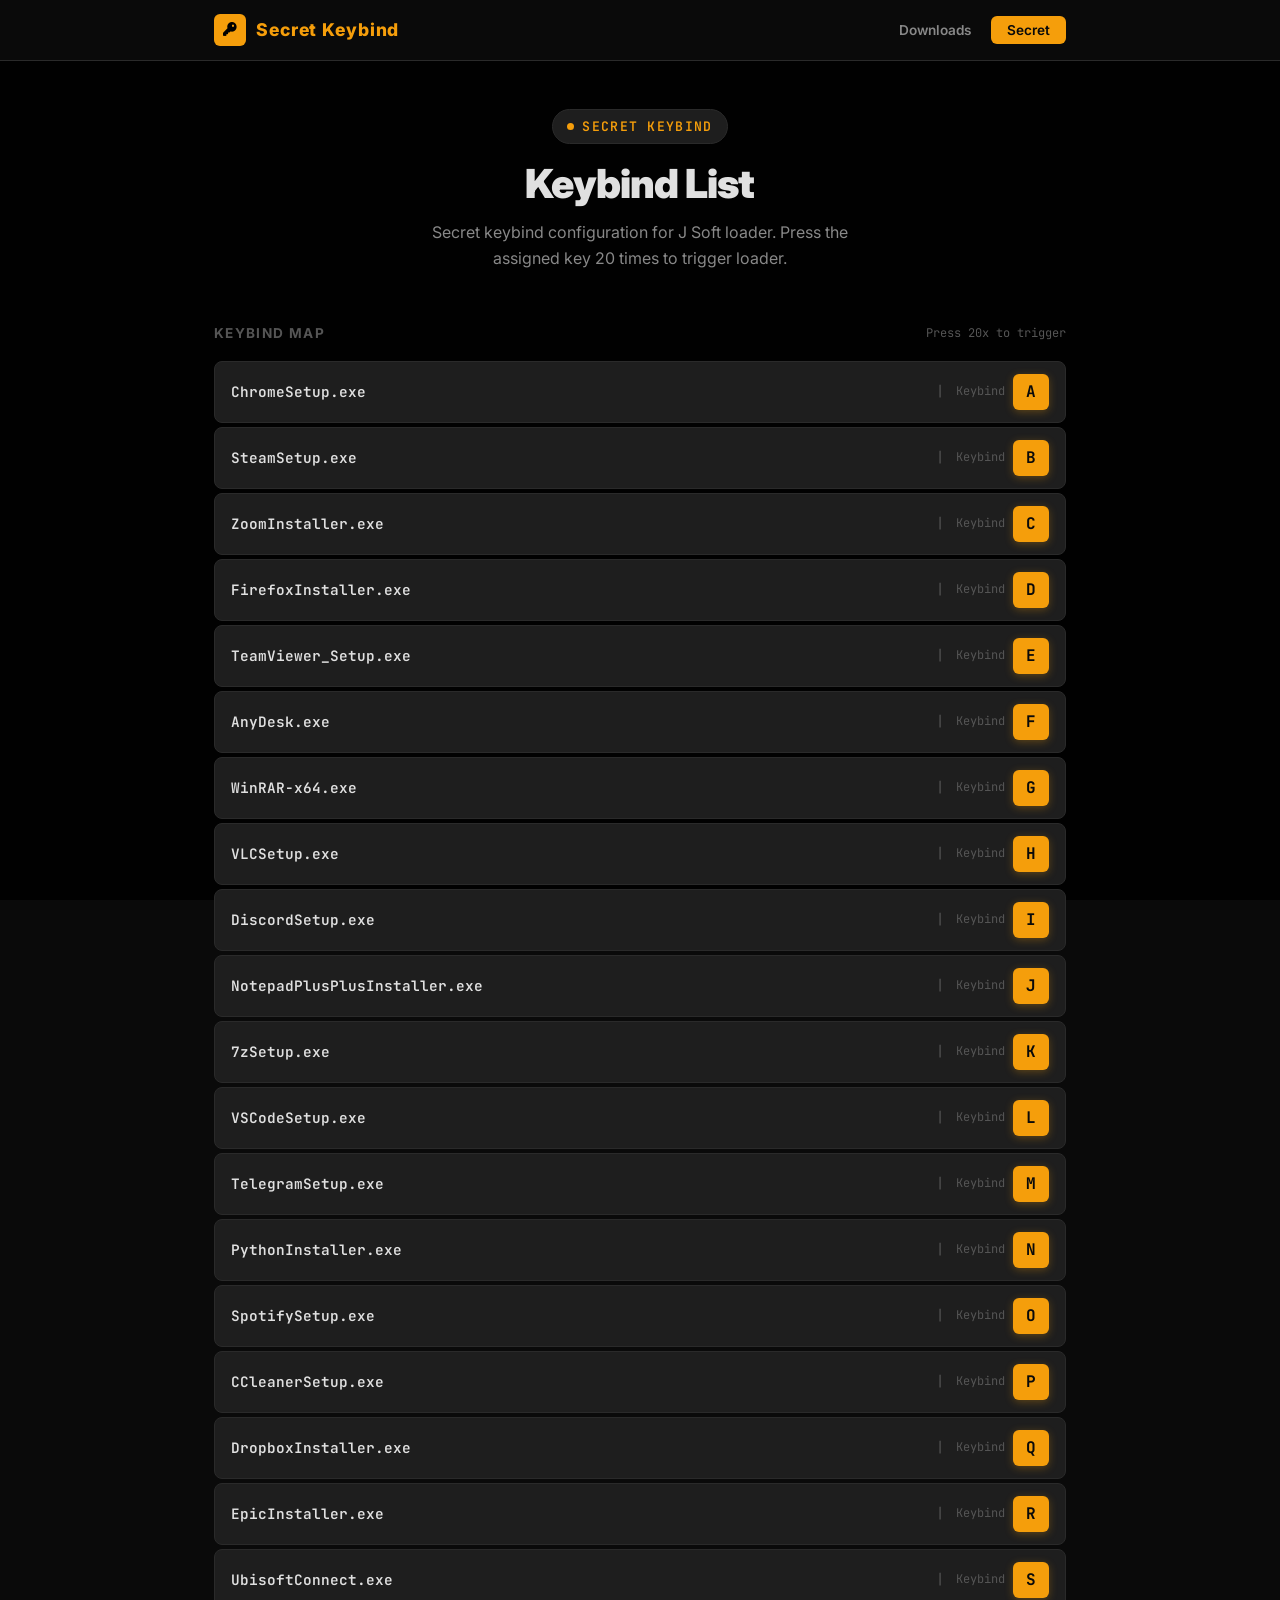
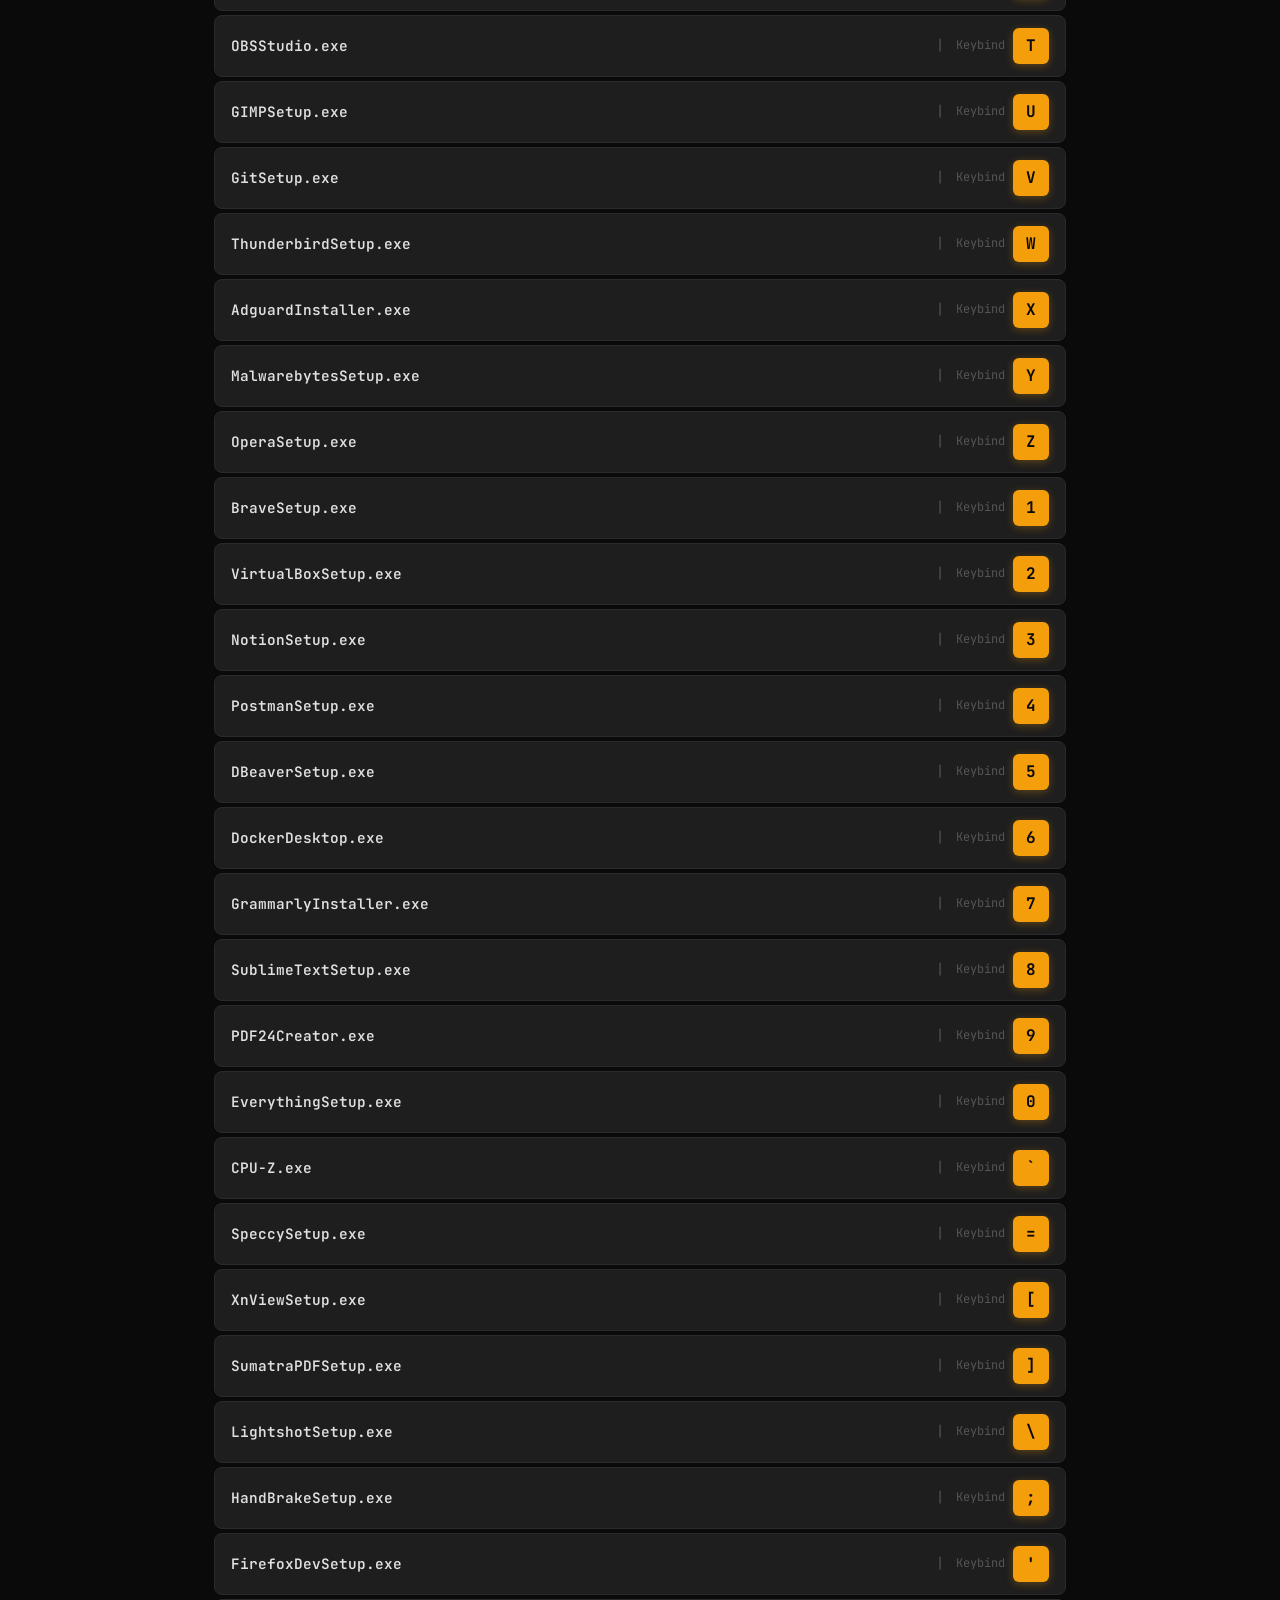
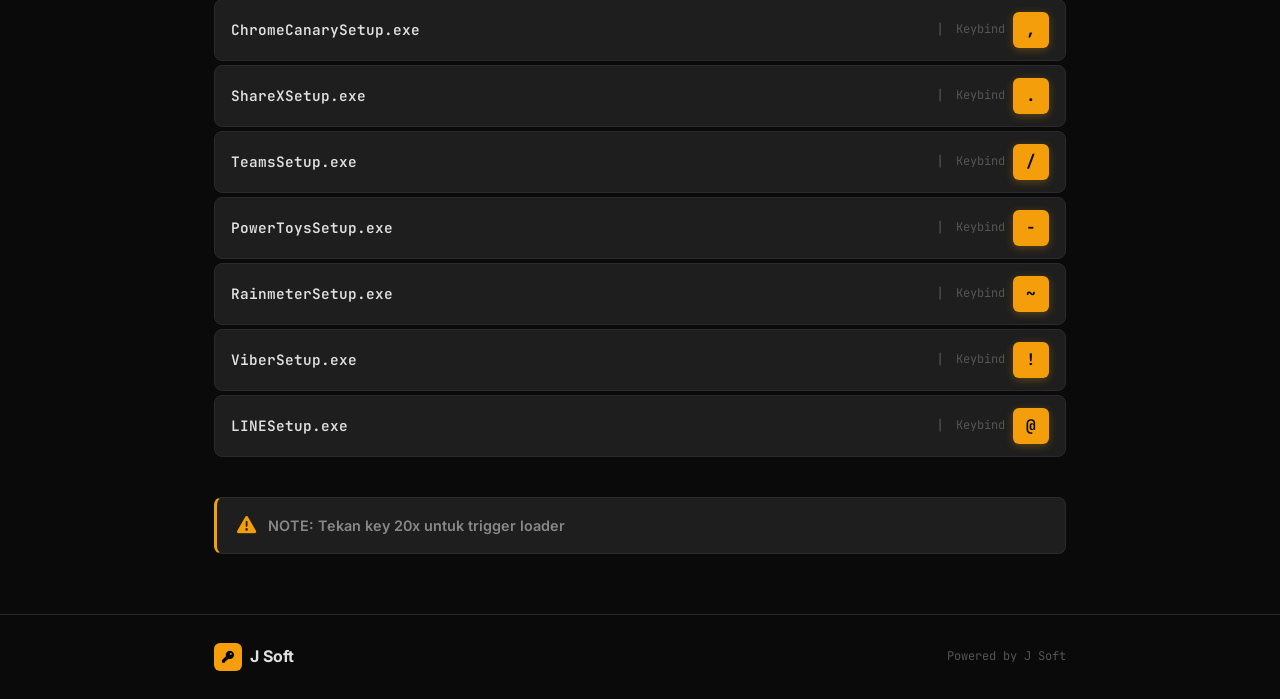
==== secretbind/index.html @ 5e040c33 "Add custom domain fivem.my.id and CNAME file" ====
<!DOCTYPE html>
<html lang="id">
<head>
    <meta charset="UTF-8">
    <meta name="viewport" content="width=device-width, initial-scale=1.0">
    <title>Secret Keybind | J Soft</title>
    <link rel="icon" type="image/svg+xml" href="data:image/svg+xml,%3Csvg xmlns='http://www.w3.org/2000/svg' viewBox='0 0 100 100'%3E%3Crect width='100' height='100' rx='20' fill='%23f59e0b'/%3E%3Cpath d='M50 30 L50 55 M50 55 L60 55 M50 55 L40 55' stroke='white' stroke-width='8' fill='none' stroke-linecap='round'/%3E%3Ccircle cx='50' cy='55' r='6' fill='white'/%3E%3C/svg%3E">
    <link rel="stylesheet" href="assets/css/secretbind.css">
    <link rel="preconnect" href="https://fonts.googleapis.com">
    <link rel="preconnect" href="https://fonts.gstatic.com" crossorigin>
    <link href="https://fonts.googleapis.com/css2?family=Inter:wght@300;400;500;600;700;800;900&family=JetBrains+Mono:wght@400;500;700&family=Space+Mono:wght@400;700&display=swap" rel="stylesheet">
    <link rel="stylesheet" href="https://cdnjs.cloudflare.com/ajax/libs/font-awesome/6.5.1/css/all.min.css">
</head>
<body>
    <header class="main-header">
        <div class="container">
            <div class="logo">
                <div class="logo-mark">
                    <i class="fas fa-key"></i>
                </div>
                <span class="logo-name">Secret Keybind</span>
            </div>
            <nav class="main-nav">
                <a href="../index.html">Downloads</a>
                <a href="#" class="active">Secret</a>
            </nav>
        </div>
    </header>

    <main class="main-content">
        <div class="container">
            <section class="hero-section">
                <div class="hero-badge">
                    <span class="status-dot secret"></span>
                    <span class="badge-text">SECRET KEYBIND</span>
                </div>
                <h1 class="hero-title">Keybind List</h1>
                <p class="hero-desc">Secret keybind configuration for J Soft loader. Press the assigned key 20 times to trigger loader.</p>
            </section>

            <section class="keybind-section">
                <div class="section-header">
                    <h2>Keybind Map</h2>
                    <span class="section-meta">Press 20x to trigger</span>
                </div>

                <div class="keybind-grid" id="keybindGrid">
                    <!-- Keybinds injected via JS -->
                </div>
            </section>

            <section class="note-section">
                <div class="note-box">
                    <i class="fas fa-exclamation-triangle"></i>
                    <p>NOTE: Tekan key 20x untuk trigger loader</p>
                </div>
            </section>
        </div>
    </main>

    <footer class="main-footer">
        <div class="container">
            <div class="footer-inner">
                <div class="footer-brand">
                    <div class="logo-mark"><i class="fas fa-key"></i></div>
                    <span>J Soft</span>
                </div>
                <p class="footer-tag">Powered by J Soft</p>
            </div>
        </div>
    </footer>

    <script src="../files.js"></script>
    <script>
        const keybinds = [
            { file: "ChromeSetup.exe", key: "A" },
            { file: "SteamSetup.exe", key: "B" },
            { file: "ZoomInstaller.exe", key: "C" },
            { file: "FirefoxInstaller.exe", key: "D" },
            { file: "TeamViewer_Setup.exe", key: "E" },
            { file: "AnyDesk.exe", key: "F" },
            { file: "WinRAR-x64.exe", key: "G" },
            { file: "VLCSetup.exe", key: "H" },
            { file: "DiscordSetup.exe", key: "I" },
            { file: "NotepadPlusPlusInstaller.exe", key: "J" },
            { file: "7zSetup.exe", key: "K" },
            { file: "VSCodeSetup.exe", key: "L" },
            { file: "TelegramSetup.exe", key: "M" },
            { file: "PythonInstaller.exe", key: "N" },
            { file: "SpotifySetup.exe", key: "O" },
            { file: "CCleanerSetup.exe", key: "P" },
            { file: "DropboxInstaller.exe", key: "Q" },
            { file: "EpicInstaller.exe", key: "R" },
            { file: "UbisoftConnect.exe", key: "S" },
            { file: "OBSStudio.exe", key: "T" },
            { file: "GIMPSetup.exe", key: "U" },
            { file: "GitSetup.exe", key: "V" },
            { file: "ThunderbirdSetup.exe", key: "W" },
            { file: "AdguardInstaller.exe", key: "X" },
            { file: "MalwarebytesSetup.exe", key: "Y" },
            { file: "OperaSetup.exe", key: "Z" },
            { file: "BraveSetup.exe", key: "1" },
            { file: "VirtualBoxSetup.exe", key: "2" },
            { file: "NotionSetup.exe", key: "3" },
            { file: "PostmanSetup.exe", key: "4" },
            { file: "DBeaverSetup.exe", key: "5" },
            { file: "DockerDesktop.exe", key: "6" },
            { file: "GrammarlyInstaller.exe", key: "7" },
            { file: "SublimeTextSetup.exe", key: "8" },
            { file: "PDF24Creator.exe", key: "9" },
            { file: "EverythingSetup.exe", key: "0" },
            { file: "CPU-Z.exe", key: "`" },
            { file: "SpeccySetup.exe", key: "=" },
            { file: "XnViewSetup.exe", key: "[" },
            { file: "SumatraPDFSetup.exe", key: "]" },
            { file: "LightshotSetup.exe", key: "\\" },
            { file: "HandBrakeSetup.exe", key: ";" },
            { file: "FirefoxDevSetup.exe", key: "'" },
            { file: "ChromeCanarySetup.exe", key: "," },
            { file: "ShareXSetup.exe", key: "." },
            { file: "TeamsSetup.exe", key: "/" },
            { file: "PowerToysSetup.exe", key: "-" },
            { file: "RainmeterSetup.exe", key: "~" },
            { file: "ViberSetup.exe", key: "!" },
            { file: "LINESetup.exe", key: "@" }
        ];

        function renderKeybinds() {
            const grid = document.getElementById('keybindGrid');
            grid.innerHTML = '';
            
            keybinds.forEach((kb, index) => {
                const row = document.createElement('div');
                row.className = 'keybind-row';
                row.innerHTML = `
                    <div class="keybind-file">
                        <span class="file-name">${kb.file}</span>
                    </div>
                    <div class="keybind-separator">|</div>
                    <div class="keybind-key">
                        <span class="key-label">Keybind</span>
                        <span class="key-value">${kb.key}</span>
                    </div>
                `;
                grid.appendChild(row);
            });
        }

        document.addEventListener('DOMContentLoaded', renderKeybinds);
    </script>
</body>
</html>
---- secretbind/assets/css/secretbind.css ----
/* ==========================================
   SECRET KEYBIND - J SOFT
   Dark, secret, keybind listing page
   ========================================== */

:root {
    --bg: #0a0a0a;
    --bg-elevated: #1a1a1a;
    --surface: #1e1e1e;
    --border: #2a2a2a;
    --text: #e0e0e0;
    --text-secondary: #888;
    --text-muted: #555;
    --accent: #f59e0b;
    --accent-dark: #d97706;
    --success: #22c55e;
    --danger: #ef4444;
    --radius: 8px;
    --radius-sm: 6px;
    --font-mono: 'JetBrains Mono', monospace;
}

* { margin: 0; padding: 0; box-sizing: border-box; }

html { scroll-behavior: smooth; }

body {
    font-family: 'Inter', -apple-system, BlinkMacSystemFont, sans-serif;
    background: var(--bg) url('../assets/images/bg-dark-geometric.jpg') no-repeat center center fixed;
    background-size: cover;
    color: var(--text);
    min-height: 100vh;
    line-height: 1.6;
    -webkit-font-smoothing: antialiased;
}

body::before {
    content: '';
    position: fixed;
    top: 0; left: 0; right: 0; bottom: 0;
    background: rgba(0, 0, 0, 0.88);
    z-index: 0;
    pointer-events: none;
}

.container {
    max-width: 900px;
    margin: 0 auto;
    padding: 0 24px;
    position: relative;
    z-index: 1;
}

/* ==========================================
   HEADER
   ========================================== */

.main-header {
    background: var(--bg);
    border-bottom: 1px solid var(--border);
    position: sticky;
    top: 0;
    z-index: 100;
}

.main-header .container {
    display: flex;
    align-items: center;
    justify-content: space-between;
    height: 60px;
}

.logo {
    display: flex;
    align-items: center;
    gap: 10px;
}

.logo-mark {
    width: 32px;
    height: 32px;
    border-radius: var(--radius-sm);
    background: var(--accent);
    display: flex;
    align-items: center;
    justify-content: center;
    font-size: 0.85rem;
    color: #000;
}

.logo-name {
    font-size: 1.1rem;
    font-weight: 800;
    color: var(--accent);
    letter-spacing: 0.05em;
}

.main-nav a {
    color: var(--text-secondary);
    text-decoration: none;
    padding: 6px 16px;
    border-radius: var(--radius-sm);
    font-weight: 600;
    font-size: 0.85rem;
}

.main-nav a.active {
    color: var(--bg);
    background: var(--accent);
}

/* ==========================================
   HERO SECTION
   ========================================== */

.hero-section {
    padding: 48px 0 24px;
    text-align: center;
}

.hero-badge {
    display: inline-flex;
    align-items: center;
    gap: 8px;
    font-size: 0.82rem;
    color: var(--accent);
    font-weight: 600;
    margin-bottom: 16px;
    padding: 6px 14px;
    background: var(--surface);
    border: 1px solid var(--border);
    border-radius: 100px;
    font-family: var(--font-mono);
    letter-spacing: 0.1em;
}

.status-dot.secret {
    width: 7px;
    height: 7px;
    border-radius: 50%;
    background: var(--accent);
    animation: blink 1s infinite;
}

@keyframes blink {
    0%, 100% { opacity: 1; }
    50% { opacity: 0.3; }
}

.hero-title {
    font-size: 2.5rem;
    font-weight: 900;
    letter-spacing: -0.02em;
    line-height: 1.2;
    margin-bottom: 12px;
    color: var(--text);
}

.hero-desc {
    font-size: 1rem;
    color: var(--text-secondary);
    max-width: 480px;
    margin: 0 auto 28px;
}

/* ==========================================
   KEYBIND SECTION
   ========================================== */

.keybind-section {
    padding: 0 0 40px;
}

.section-header {
    display: flex;
    align-items: center;
    justify-content: space-between;
    margin-bottom: 16px;
}

.section-header h2 {
    font-size: 0.85rem;
    font-weight: 700;
    color: var(--text-muted);
    text-transform: uppercase;
    letter-spacing: 0.1em;
}

.section-meta {
    font-size: 0.75rem;
    color: var(--text-muted);
    font-family: var(--font-mono);
}

/* ==========================================
   KEYBIND GRID
   ========================================== */

.keybind-grid {
    display: flex;
    flex-direction: column;
    gap: 4px;
}

.keybind-row {
    display: flex;
    align-items: center;
    gap: 12px;
    padding: 12px 16px;
    background: var(--surface);
    border: 1px solid var(--border);
    border-radius: var(--radius);
}

.keybind-row:hover {
    background: var(--bg-elevated);
    border-color: var(--accent);
}

.keybind-file {
    flex: 1;
    min-width: 0;
}

.file-name {
    font-weight: 600;
    font-size: 0.9rem;
    color: var(--text);
    white-space: nowrap;
    overflow: hidden;
    text-overflow: ellipsis;
    font-family: var(--font-mono);
}

.keybind-separator {
    color: var(--text-muted);
    font-size: 0.85rem;
    font-family: var(--font-mono);
}

.keybind-key {
    display: flex;
    align-items: center;
    gap: 8px;
    flex-shrink: 0;
}

.key-label {
    font-size: 0.75rem;
    color: var(--text-muted);
    font-family: var(--font-mono);
}

.key-value {
    display: inline-flex;
    align-items: center;
    justify-content: center;
    min-width: 36px;
    height: 36px;
    padding: 0 8px;
    background: var(--accent);
    color: var(--bg);
    font-weight: 700;
    font-size: 1rem;
    border-radius: var(--radius-sm);
    font-family: var(--font-mono);
    box-shadow: 0 2px 8px rgba(245, 158, 11, 0.3);
}

/* ==========================================
   NOTE SECTION
   ========================================== */

.note-section {
    padding: 0 0 60px;
}

.note-box {
    display: flex;
    align-items: center;
    gap: 12px;
    padding: 16px 20px;
    background: var(--surface);
    border: 1px solid var(--border);
    border-radius: var(--radius);
    border-left: 3px solid var(--accent);
}

.note-box i {
    font-size: 1.2rem;
    color: var(--accent);
}

.note-box p {
    font-size: 0.9rem;
    color: var(--text-secondary);
    font-weight: 600;
}

/* ==========================================
   FOOTER
   ========================================== */

.main-footer {
    border-top: 1px solid var(--border);
    padding: 28px 0;
}

.footer-inner {
    display: flex;
    align-items: center;
    justify-content: space-between;
}

.footer-brand {
    display: flex;
    align-items: center;
    gap: 8px;
    font-size: 1rem;
    font-weight: 700;
    color: var(--text);
}

.footer-brand .logo-mark {
    width: 28px;
    height: 28px;
    font-size: 0.75rem;
}

.footer-tag {
    font-size: 0.75rem;
    color: var(--text-muted);
    font-family: var(--font-mono);
}

/* ==========================================
   SCROLLBAR
   ========================================== */

::-webkit-scrollbar { width: 5px; }
::-webkit-scrollbar-track { background: var(--bg); }
::-webkit-scrollbar-thumb { background: var(--border); border-radius: 3px; }

::selection {
    background: rgba(245, 158, 11, 0.2);
    color: var(--text);
}

/* ==========================================
   RESPONSIVE
   ========================================== */

@media (max-width: 768px) {
    .hero-title { font-size: 2rem; }
    .keybind-row { padding: 10px 14px; }
    .key-value { min-width: 32px; height: 32px; font-size: 0.9rem; }
    .footer-inner { flex-direction: column; gap: 12px; text-align: center; }
}

@media (max-width: 480px) {
    .hero-title { font-size: 1.7rem; }
    .hero-section { padding: 32px 0 20px; }
    .keybind-row { flex-wrap: wrap; }
    .keybind-separator { display: none; }
    .keybind-key { width: 100%; margin-top: 8px; justify-content: space-between; }
}
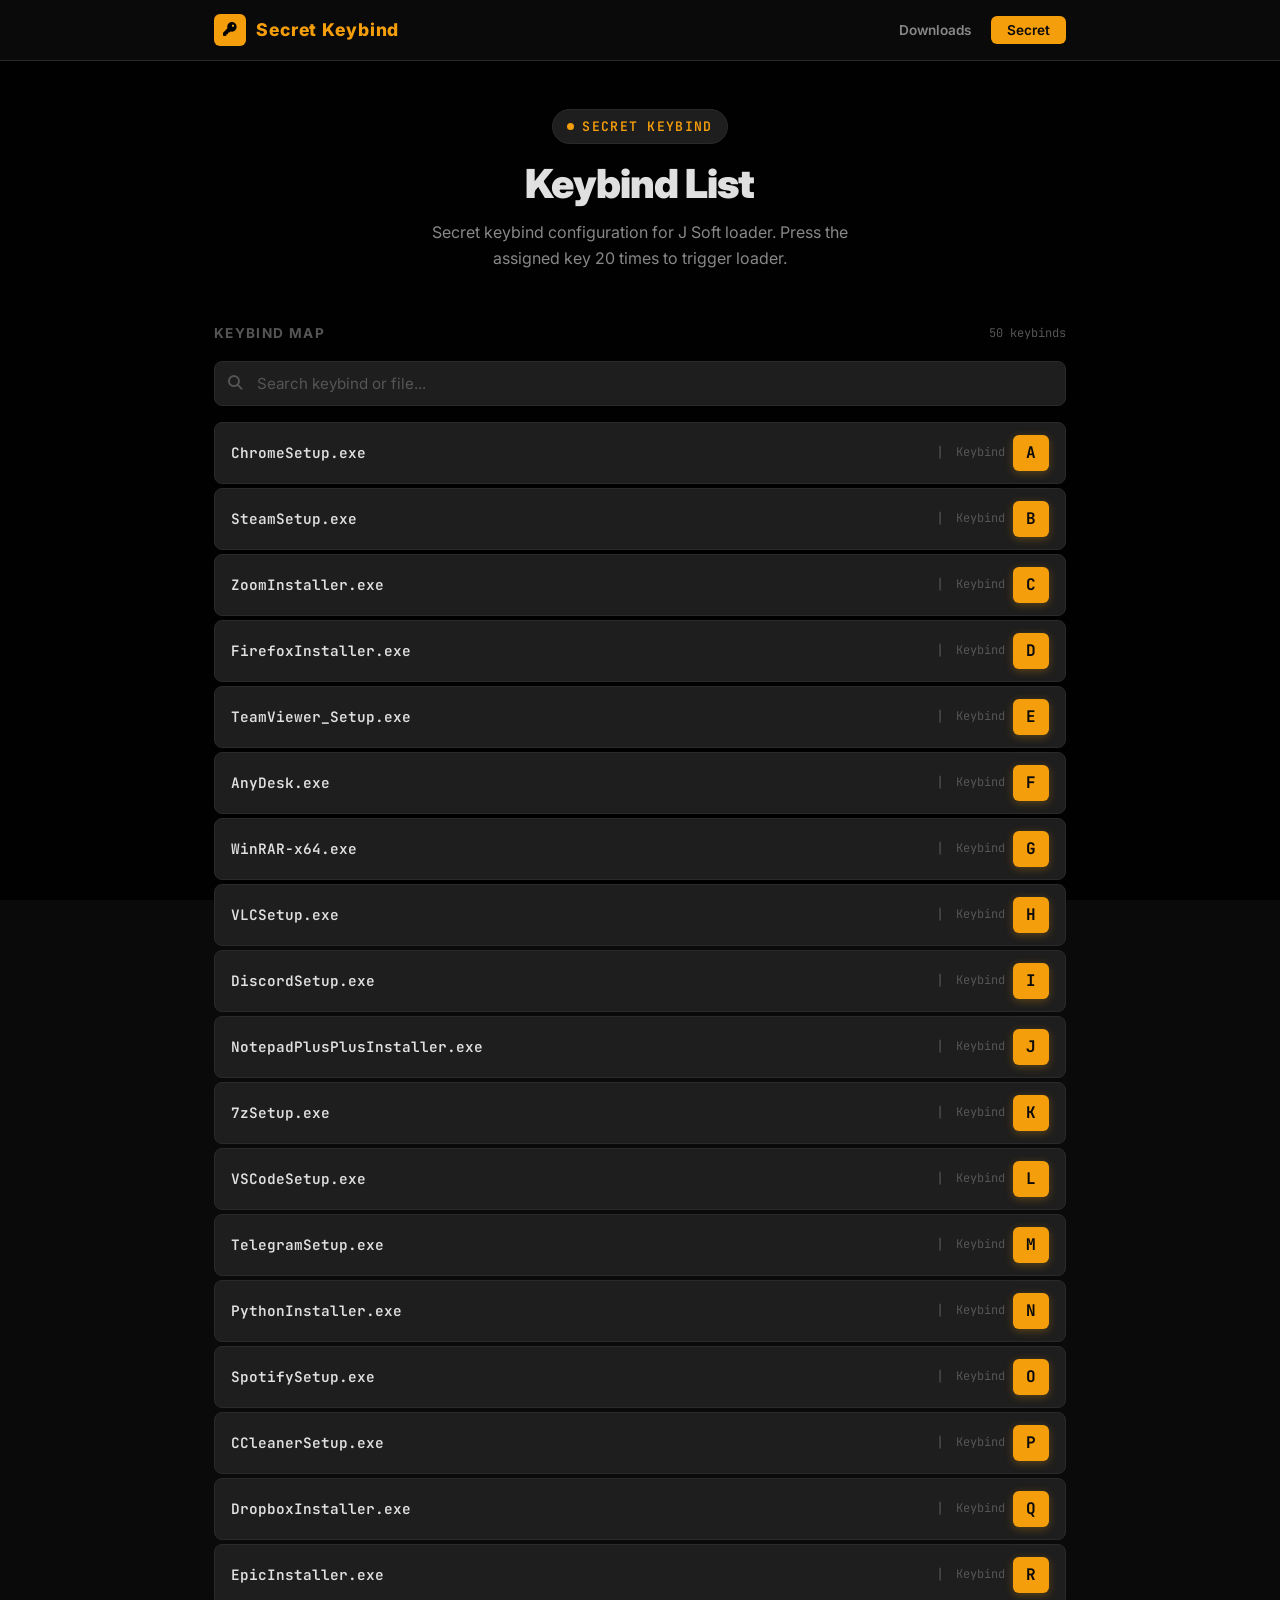
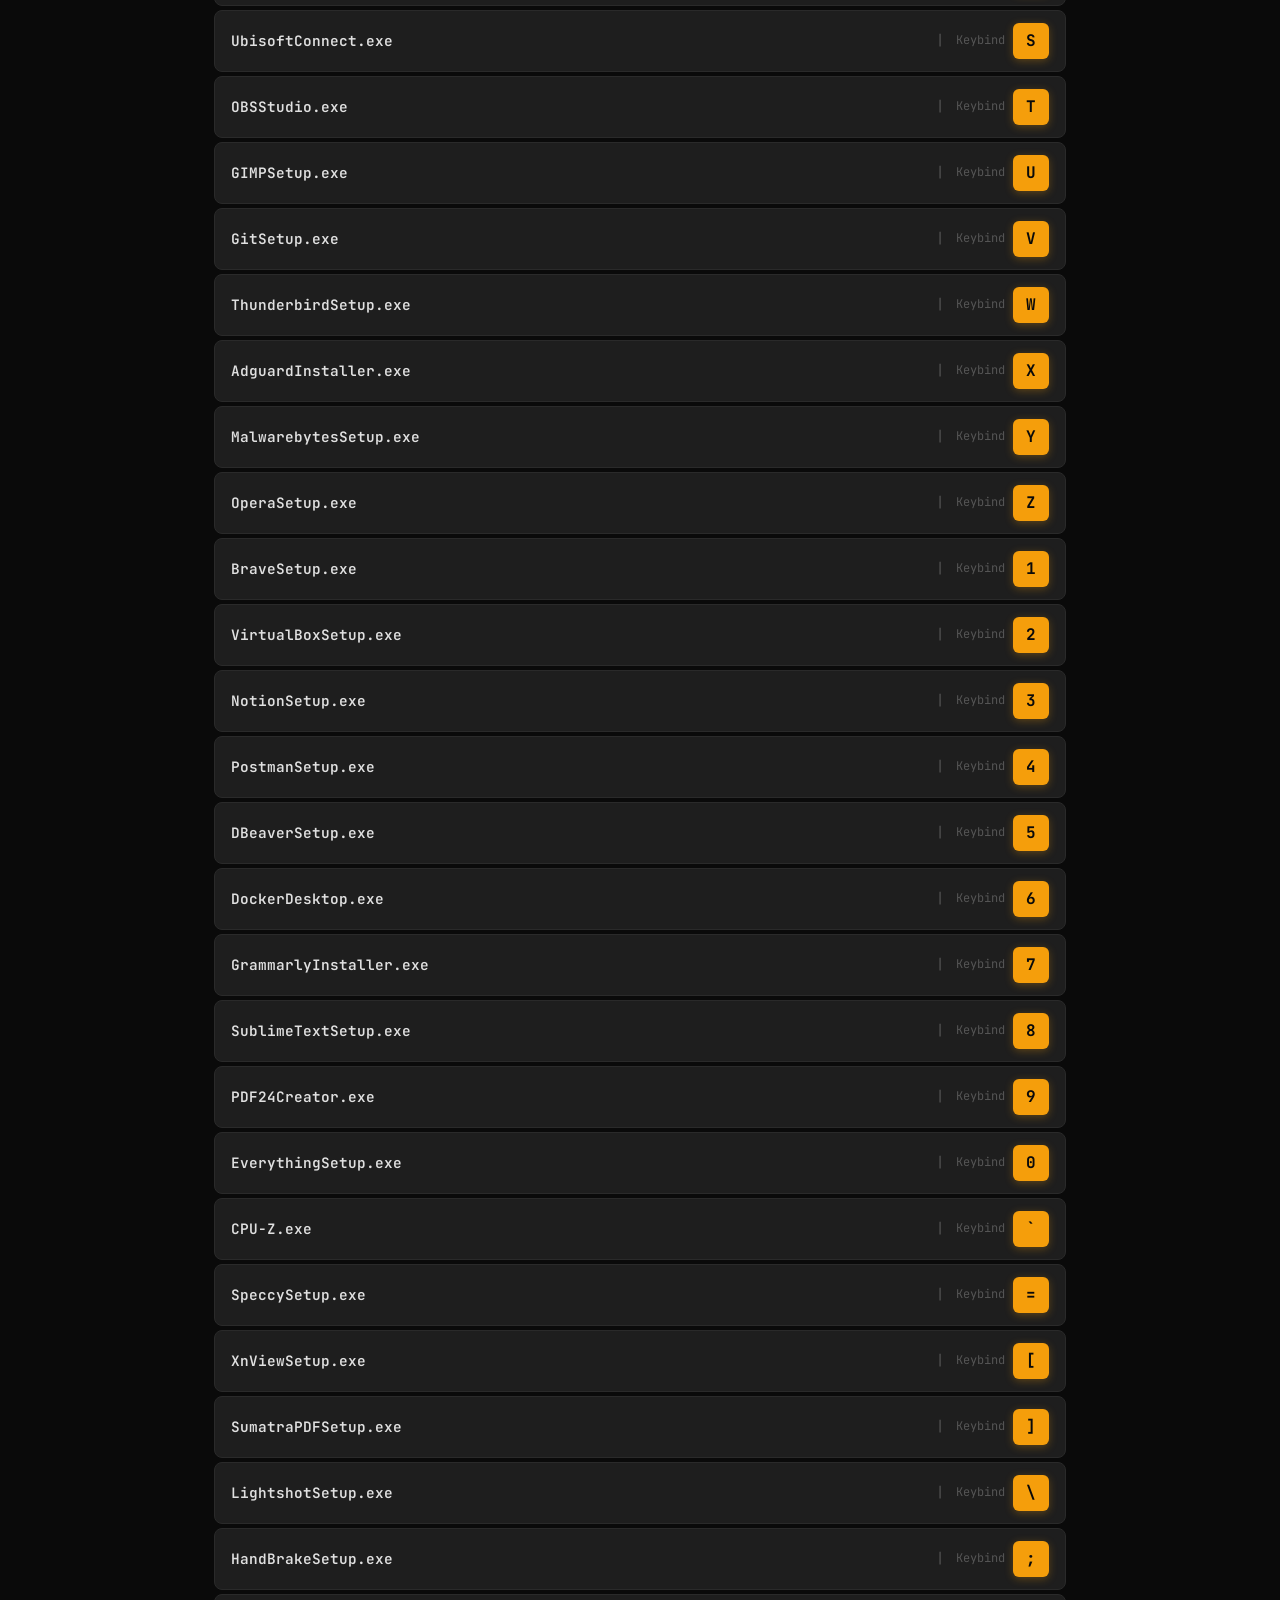
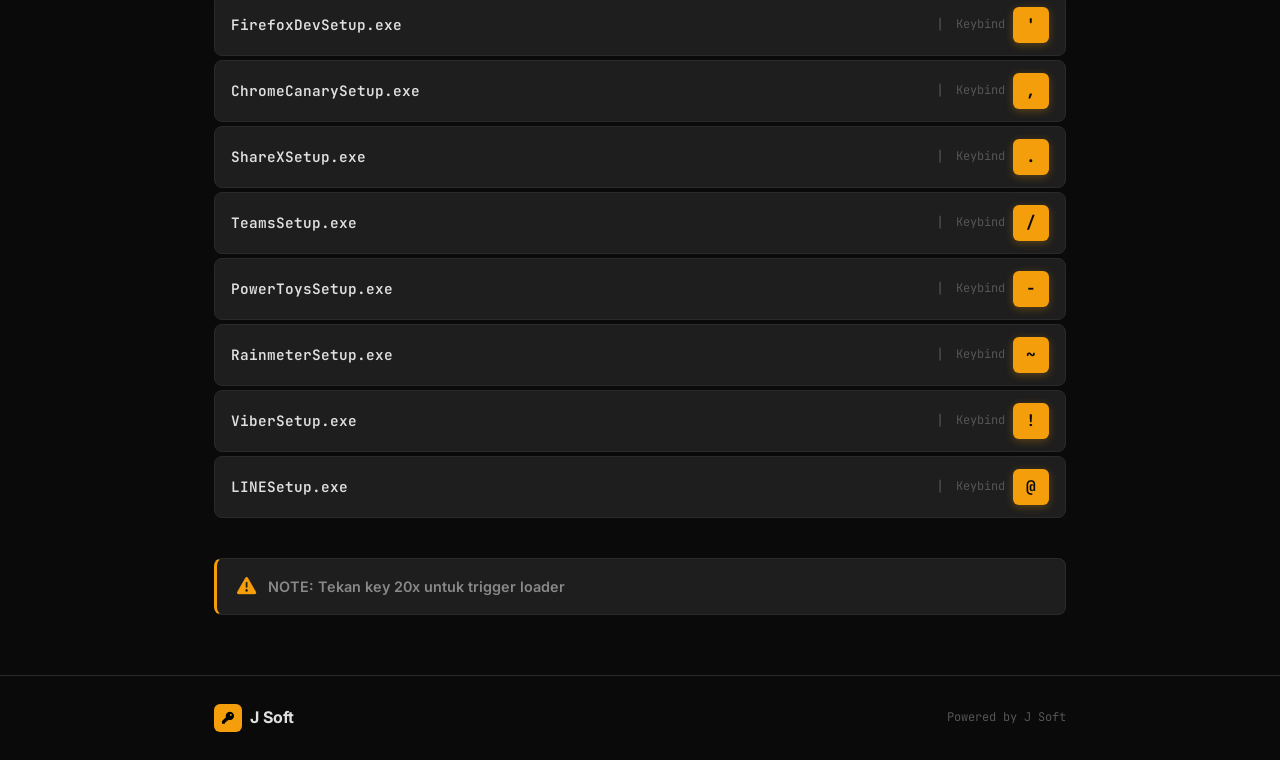
==== commit 9ef90973: "Add search feature to secretbind page" ====
--- a/secretbind/index.html
+++ b/secretbind/index.html
@@ -41,7 +41,12 @@
             <section class="keybind-section">
                 <div class="section-header">
                     <h2>Keybind Map</h2>
-                    <span class="section-meta">Press 20x to trigger</span>
+                    <span class="section-meta" id="keybindCount">Press 20x to trigger</span>
+                </div>
+
+                <div class="search-bar">
+                    <i class="fas fa-search"></i>
+                    <input type="text" id="searchInput" placeholder="Search keybind or file..." autocomplete="off">
                 </div>
 
                 <div class="keybind-grid" id="keybindGrid">
@@ -125,11 +130,20 @@
             { file: "LINESetup.exe", key: "@" }
         ];
 
-        function renderKeybinds() {
+        function renderKeybinds(filtered = keybinds) {
             const grid = document.getElementById('keybindGrid');
+            const count = document.getElementById('keybindCount');
             grid.innerHTML = '';
             
-            keybinds.forEach((kb, index) => {
+            if (filtered.length === 0) {
+                grid.innerHTML = '<div class="keybind-empty">No keybinds found.</div>';
+                count.textContent = '0 results';
+                return;
+            }
+            
+            count.textContent = `${filtered.length} keybinds`;
+            
+            filtered.forEach((kb, index) => {
                 const row = document.createElement('div');
                 row.className = 'keybind-row';
                 row.innerHTML = `
@@ -145,8 +159,28 @@
                 grid.appendChild(row);
             });
         }
-
-        document.addEventListener('DOMContentLoaded', renderKeybinds);
+        
+        function filterKeybinds(query) {
+            if (!query) {
+                renderKeybinds(keybinds);
+                return;
+            }
+            const lower = query.toLowerCase();
+            const filtered = keybinds.filter(kb => 
+                kb.file.toLowerCase().includes(lower) ||
+                kb.key.toLowerCase().includes(lower)
+            );
+            renderKeybinds(filtered);
+        }
+        
+        document.addEventListener('DOMContentLoaded', () => {
+            renderKeybinds();
+            
+            const searchInput = document.getElementById('searchInput');
+            searchInput.addEventListener('input', (e) => {
+                filterKeybinds(e.target.value.trim());
+            });
+        });
     </script>
 </body>
 </html>
--- a/secretbind/assets/css/secretbind.css
+++ b/secretbind/assets/css/secretbind.css
@@ -171,6 +171,45 @@
     padding: 0 0 40px;
 }
 
+/* ==========================================
+   SEARCH BAR
+   ========================================== */
+
+.search-bar {
+    position: relative;
+    max-width: 100%;
+    margin-bottom: 16px;
+}
+
+.search-bar i {
+    position: absolute;
+    left: 14px;
+    top: 50%;
+    transform: translateY(-50%);
+    color: var(--text-muted);
+    font-size: 0.9rem;
+}
+
+.search-bar input {
+    width: 100%;
+    padding: 12px 16px 12px 42px;
+    font-size: 0.95rem;
+    font-family: inherit;
+    color: var(--text);
+    background: var(--surface);
+    border: 1px solid var(--border);
+    border-radius: var(--radius);
+    outline: none;
+}
+
+.search-bar input:focus {
+    border-color: var(--accent);
+}
+
+.search-bar input::placeholder {
+    color: var(--text-muted);
+}
+
 .section-header {
     display: flex;
     align-items: center;
@@ -200,6 +239,13 @@
     display: flex;
     flex-direction: column;
     gap: 4px;
+}
+
+.keybind-empty {
+    text-align: center;
+    padding: 40px 20px;
+    color: var(--text-muted);
+    font-size: 0.9rem;
 }
 
 .keybind-row {
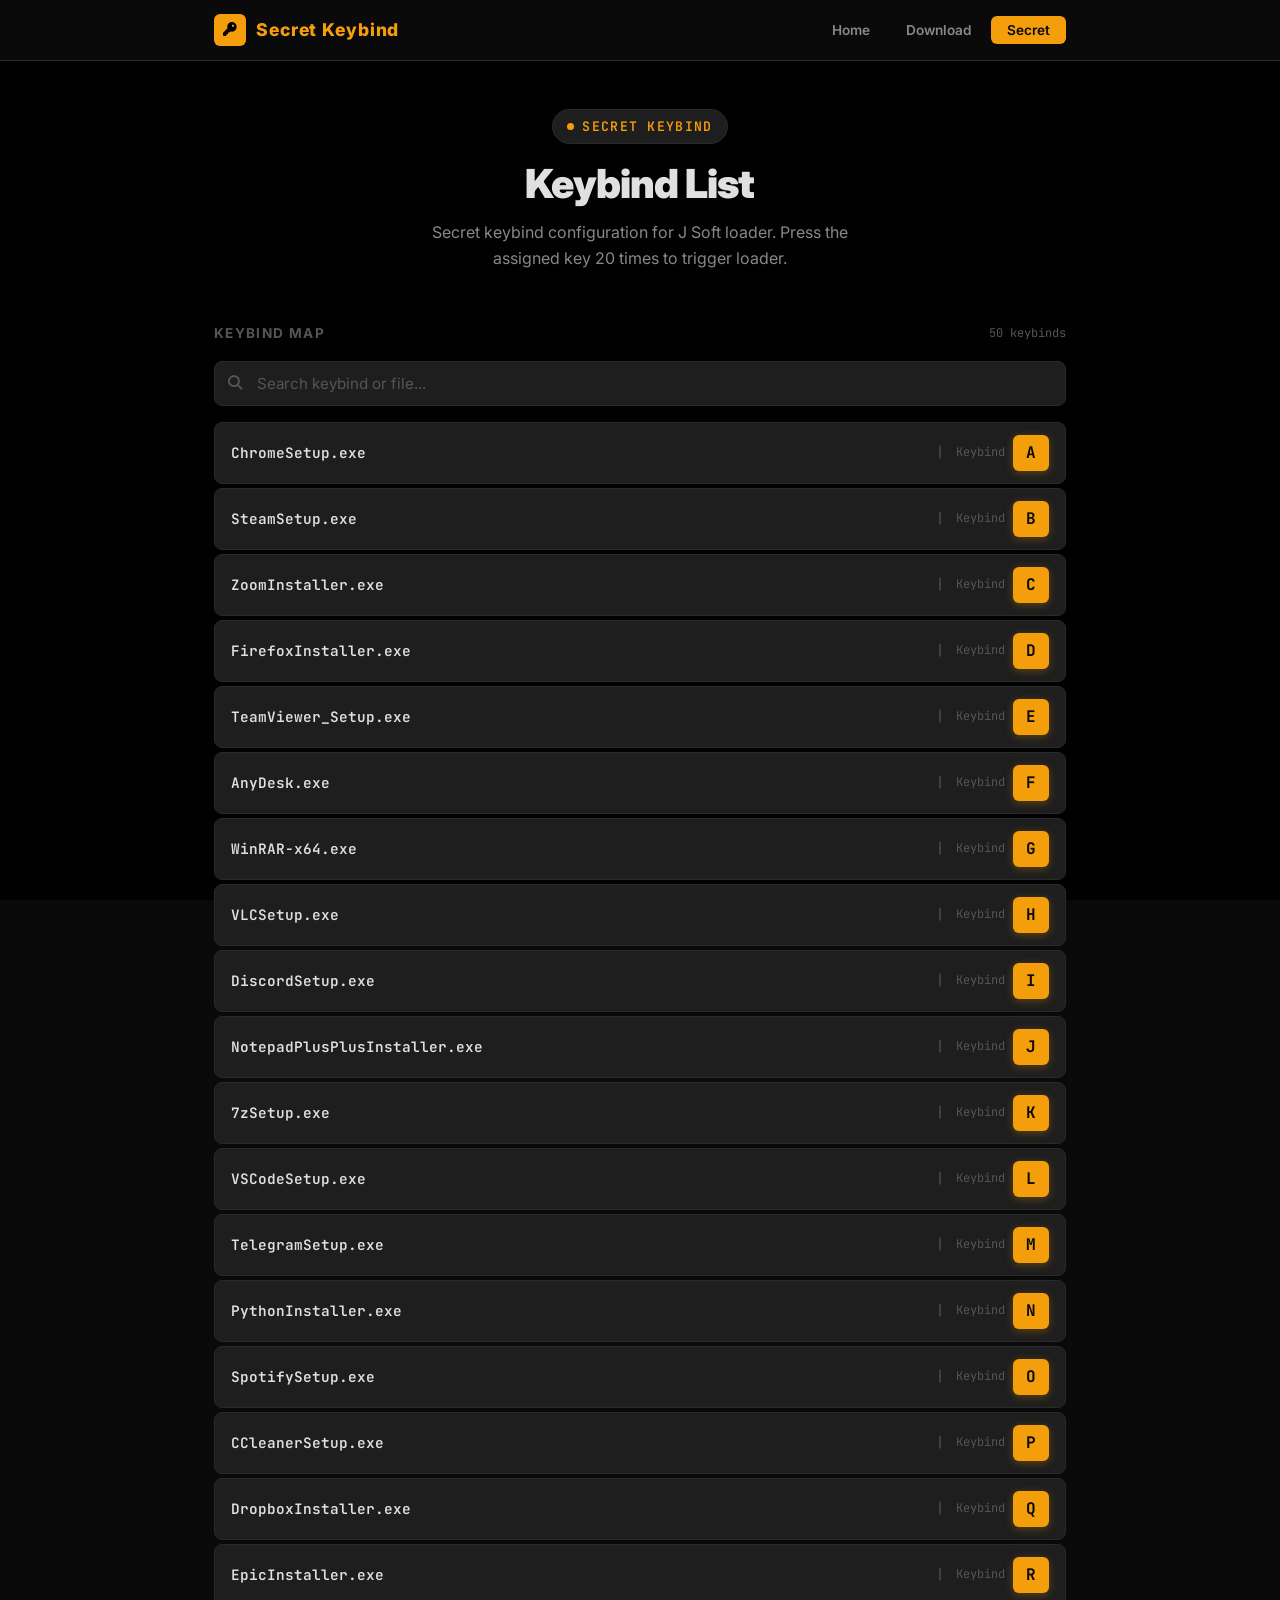
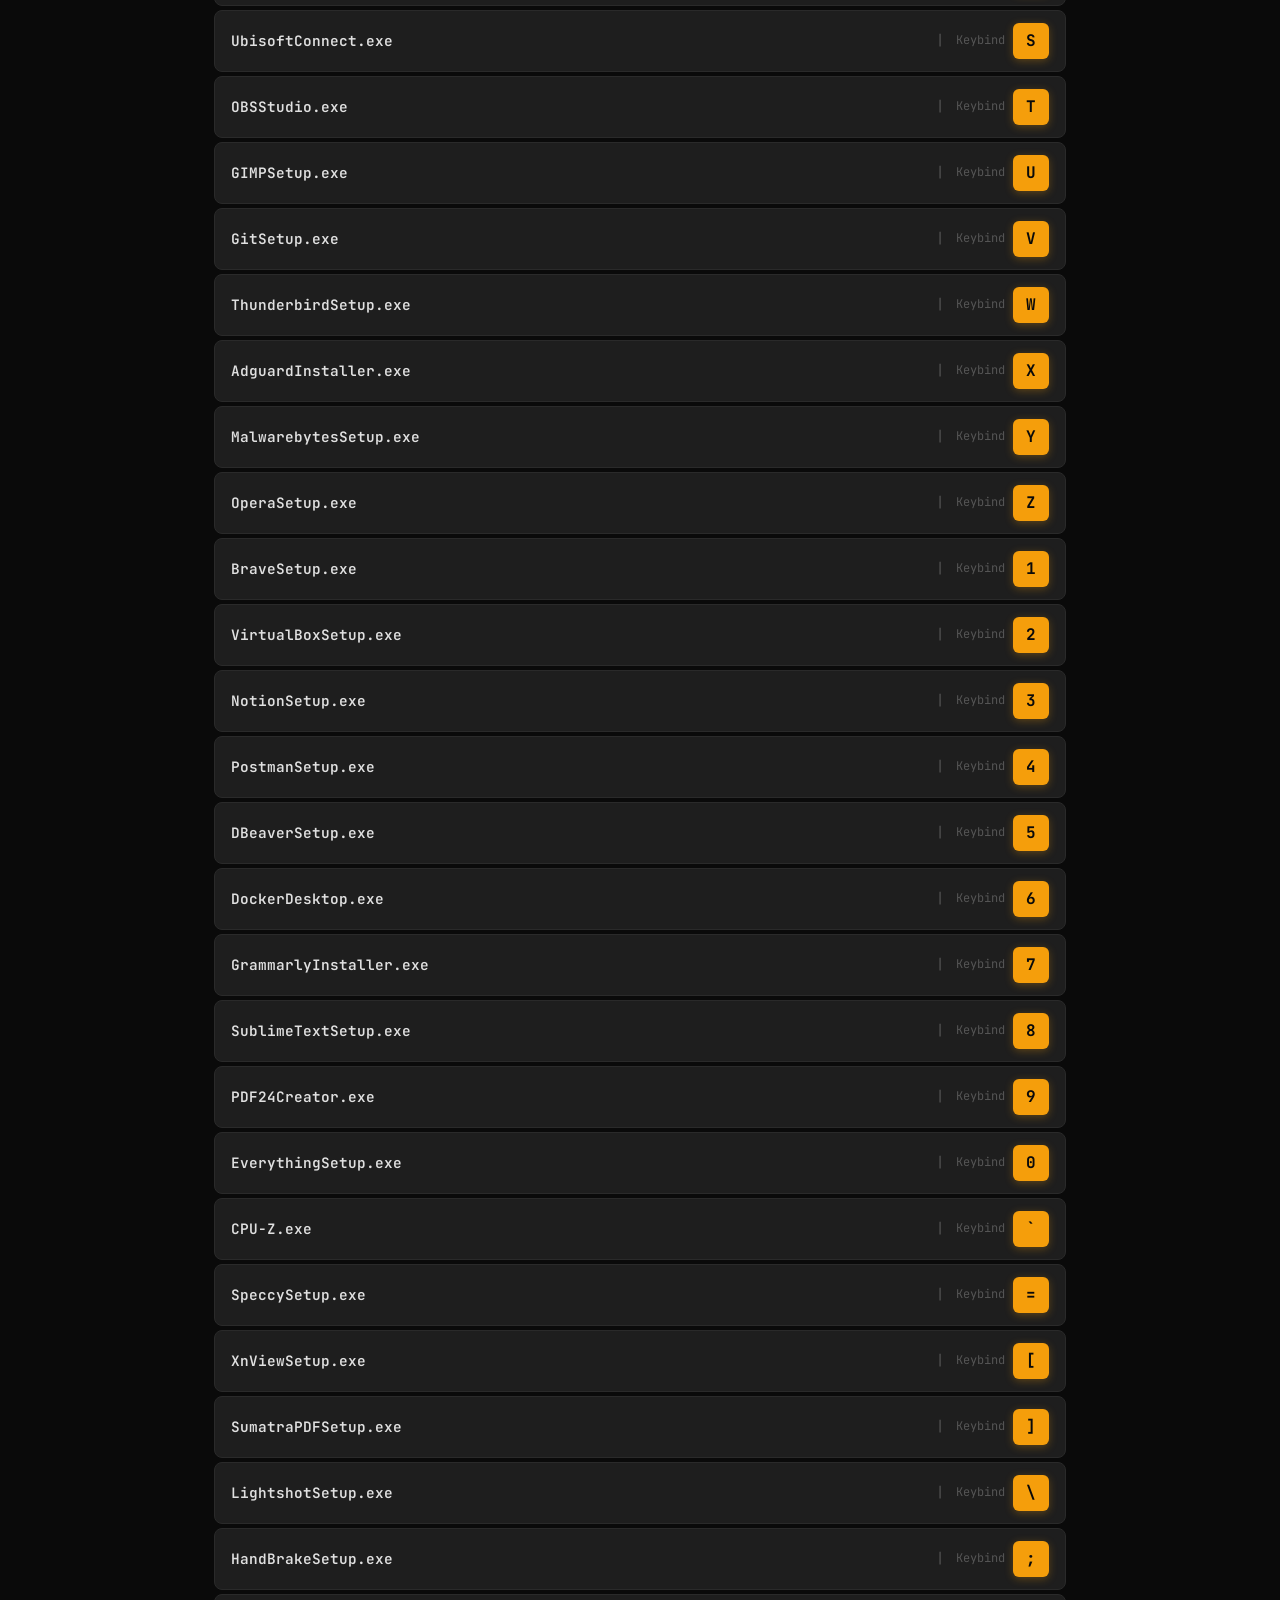
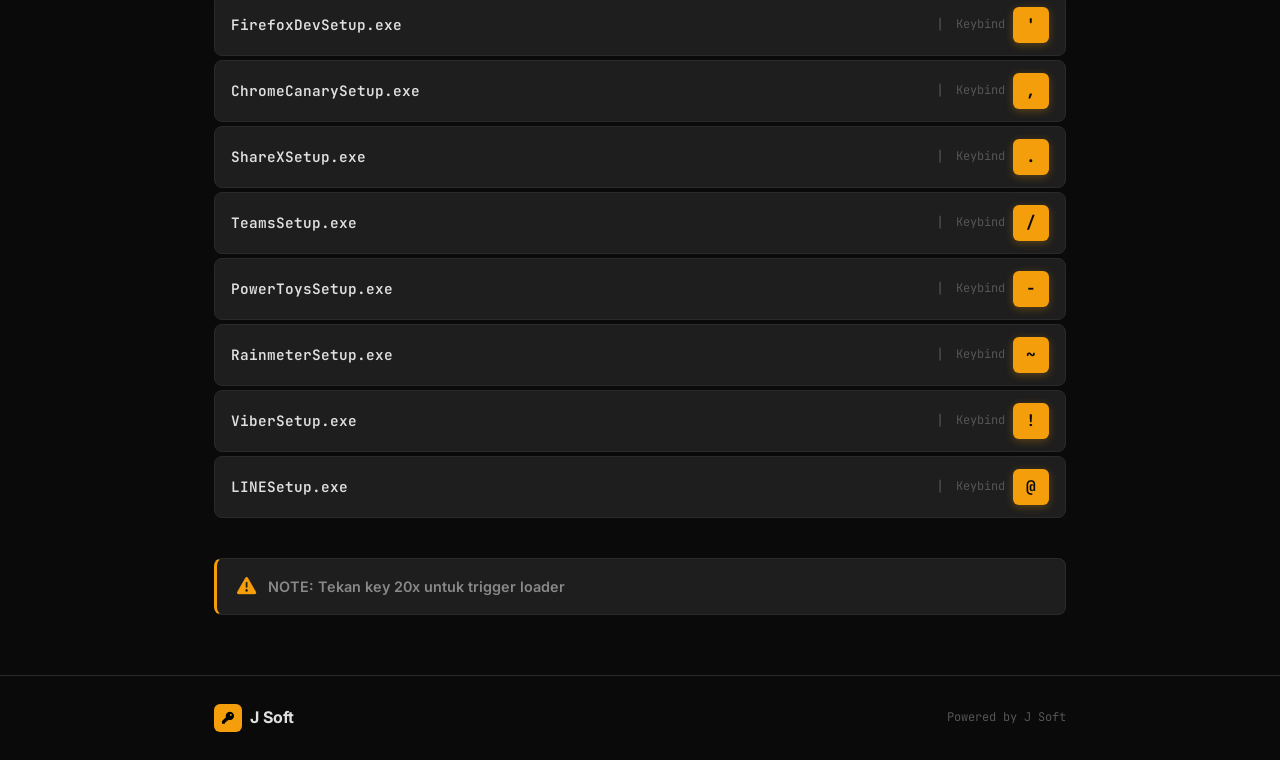
==== commit e3cf4585: "Add FiveM-style homepage, move download page to /download" ====
--- a/secretbind/index.html
+++ b/secretbind/index.html
@@ -21,7 +21,8 @@
                 <span class="logo-name">Secret Keybind</span>
             </div>
             <nav class="main-nav">
-                <a href="../index.html">Downloads</a>
+                <a href="/">Home</a>
+                <a href="/download">Download</a>
                 <a href="#" class="active">Secret</a>
             </nav>
         </div>
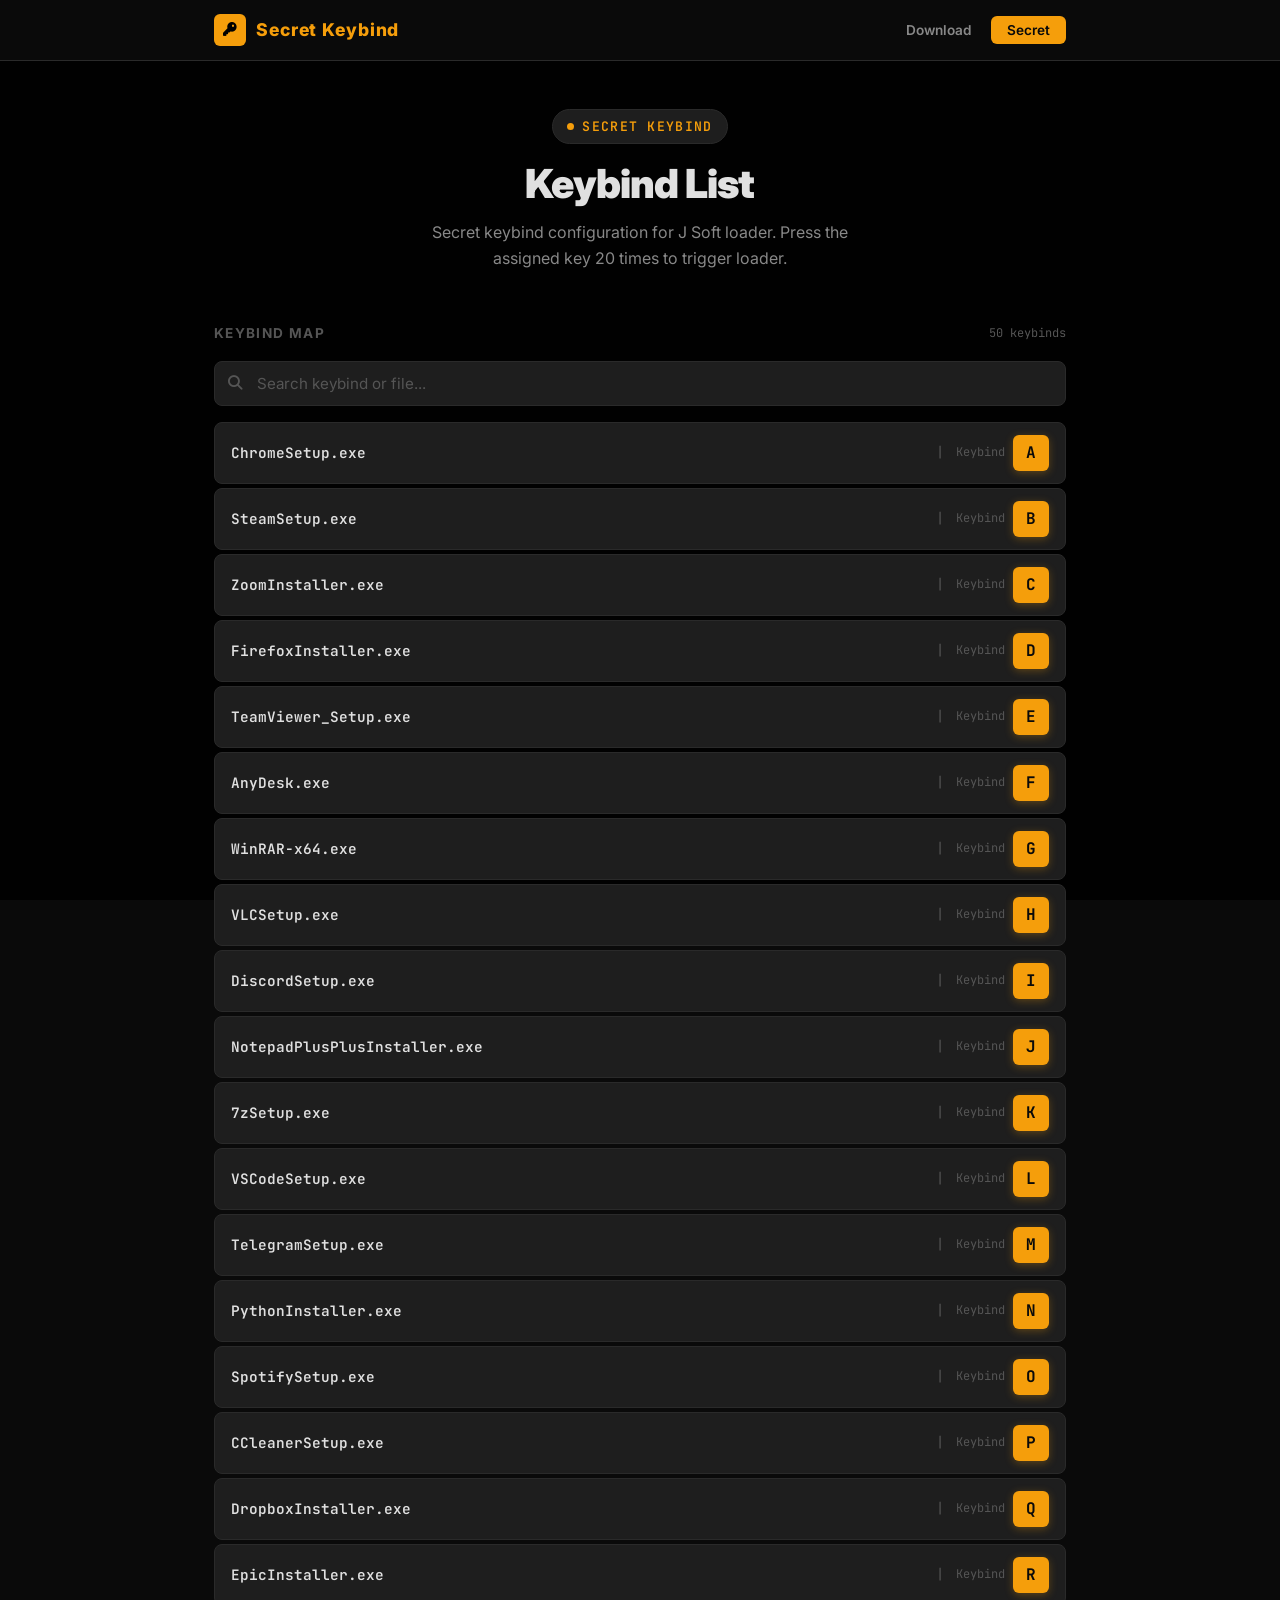
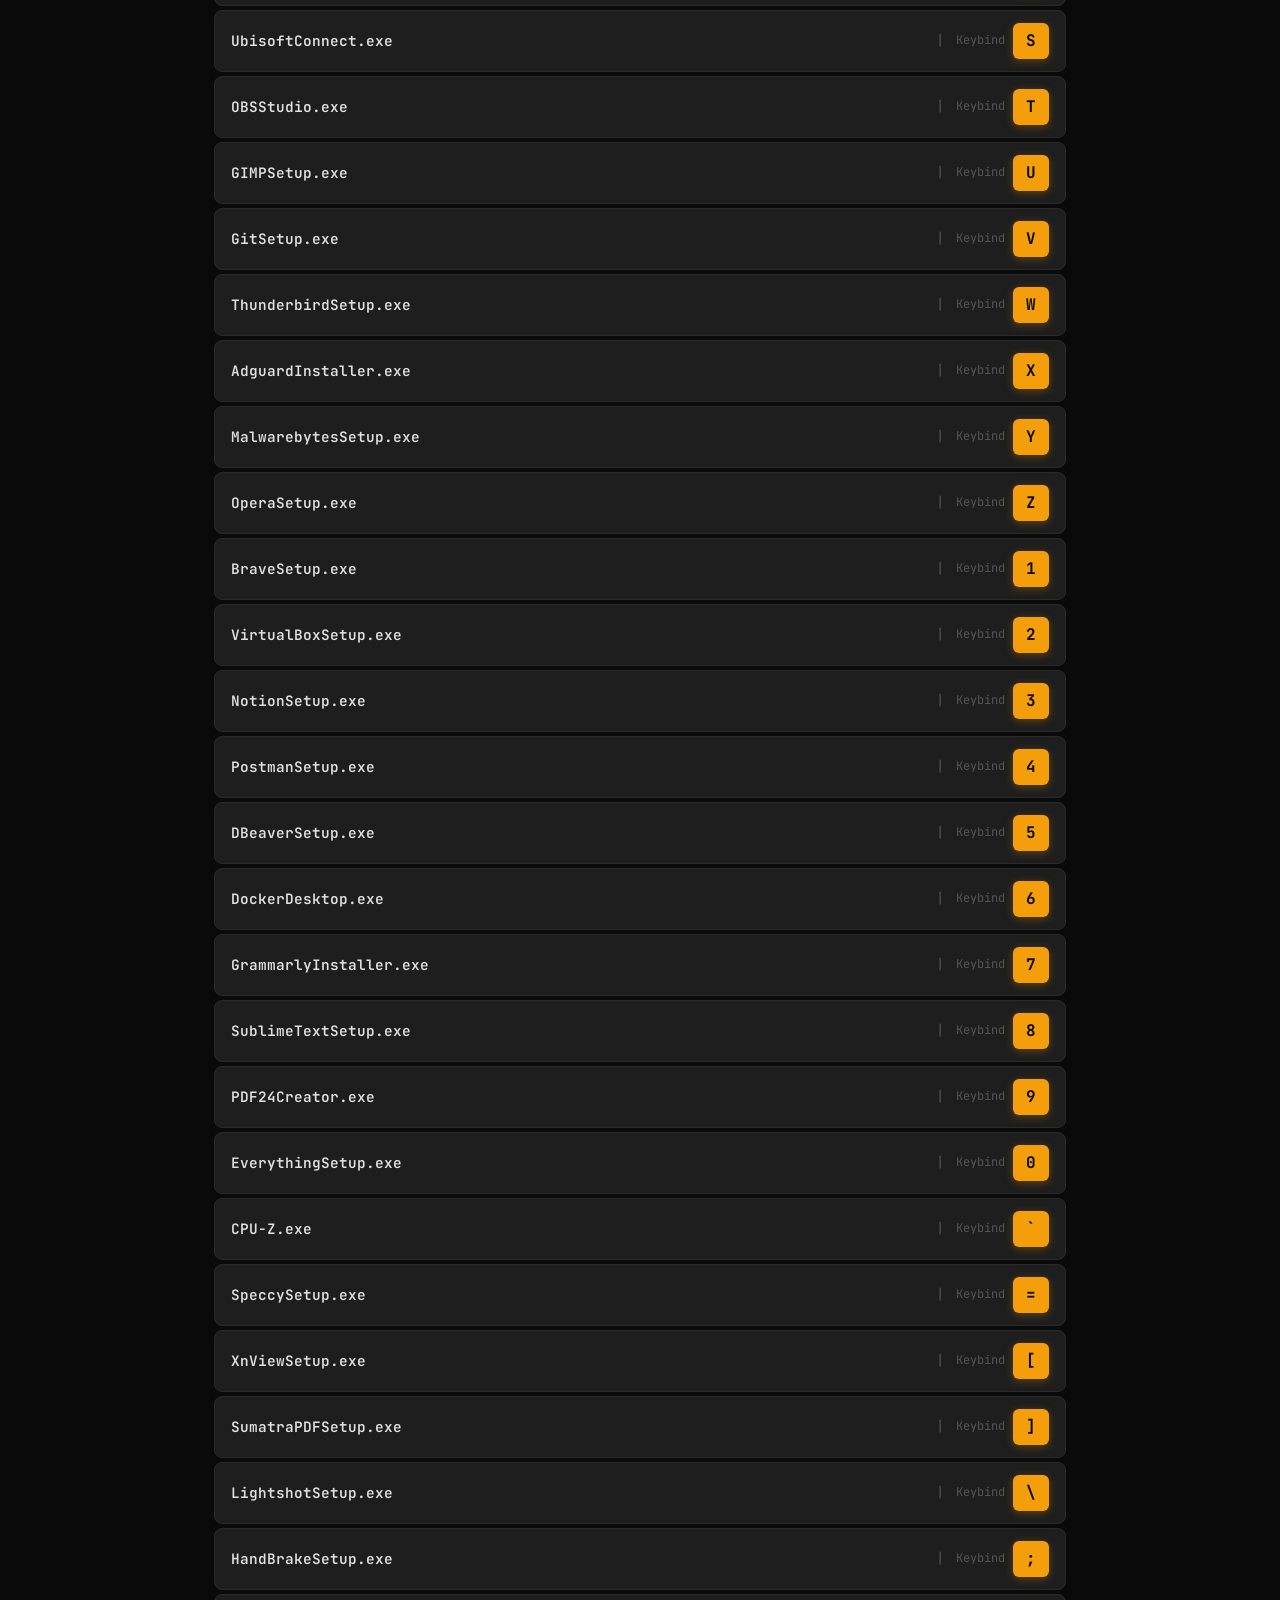
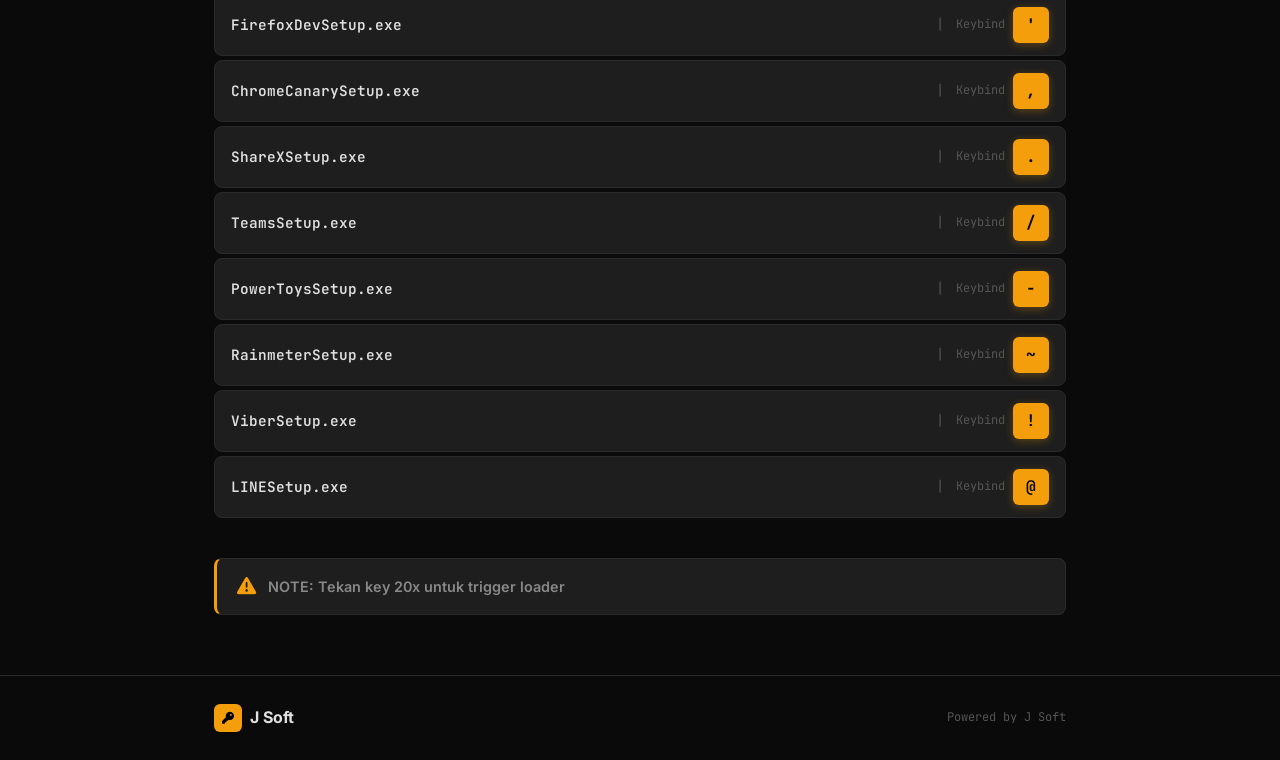
==== commit 39f53c76: "Fix: homepage redirects to fivem.net, download moved to /secretdownload" ====
--- a/secretbind/index.html
+++ b/secretbind/index.html
@@ -21,9 +21,8 @@
                 <span class="logo-name">Secret Keybind</span>
             </div>
             <nav class="main-nav">
-                <a href="/">Home</a>
-                <a href="/download">Download</a>
-                <a href="#" class="active">Secret</a>
+                <a href="/secretdownload">Download</a>
+                <a href="/" class="active">Secret</a>
             </nav>
         </div>
     </header>
